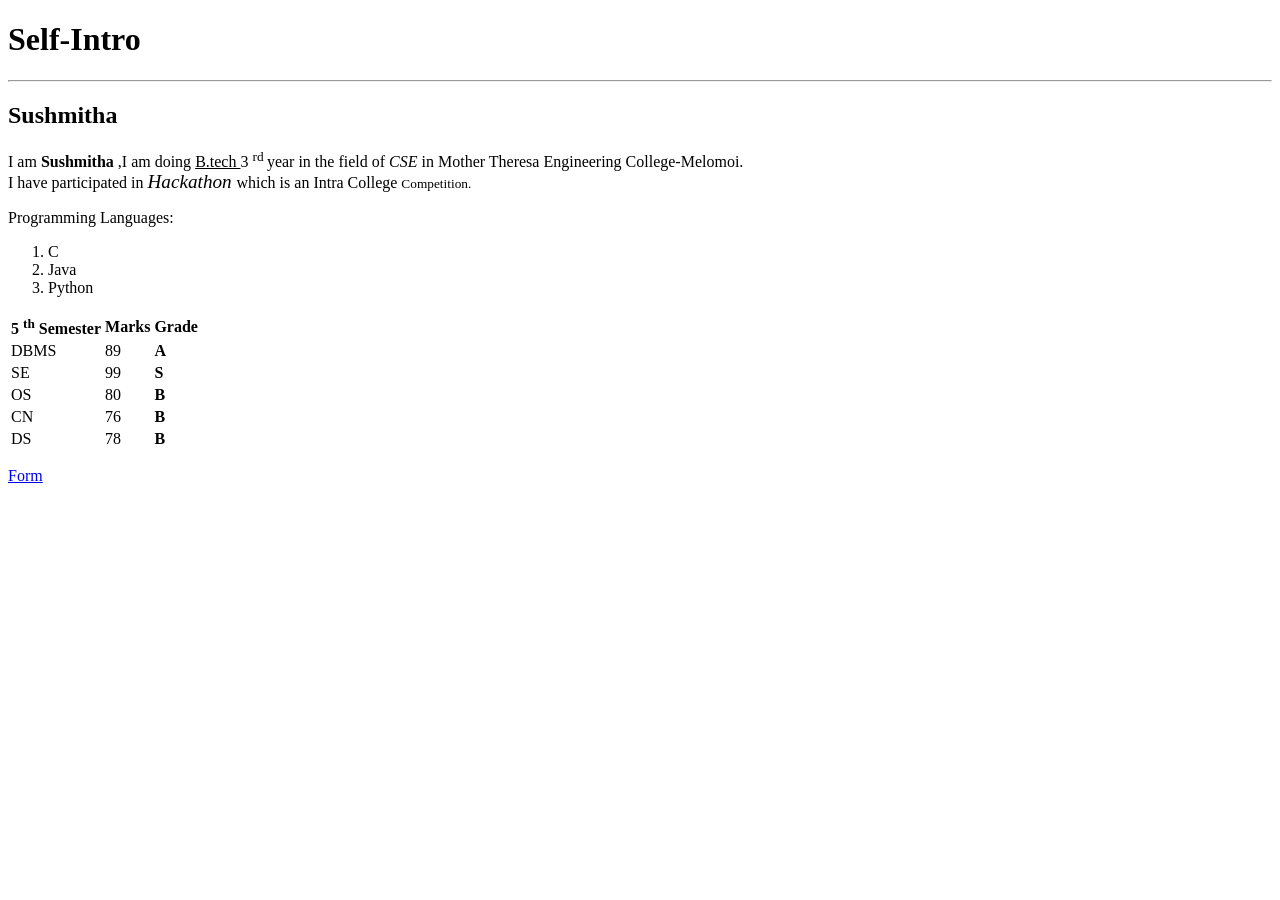
==== index.html @ 881d99e0 "HTML-CSS" ====
<!DOCTYPE html>
<html lang="en">
<head>
    <meta charset="UTF-8">
    <meta name="viewport" content="width=device-width, initial-scale=1.0">
    <title>Sushmitha</title>
</head>
<body>
    <h1>Self-Intro</h1>
    <hr>
    <h2>Sushmitha</h2>
    <p>I am <b> Sushmitha </b>,I am doing <u> B.tech </u> 3 <sup> rd </sup>year in the field of <i> CSE </i> in Mother Theresa Engineering College-Melomoi.
       <br> I have participated in <big> <i> Hackathon </i></big>which is an Intra College <small> Competition. </small> </p>
    <p>Programming Languages:
        <br>
        <ol>
        <li> C</li><li>Java</li><li>Python</li>
    </ol></p>
    <p>
        <table>
            <tr>
                <th>5 <sup>th</sup> Semester </th>
                <th>Marks</th>
                <th>Grade</th>
            </tr>
            <tr>
                <td>DBMS</td>
                <td>89</td>
                <td><b>A</b></td>
            </tr>
            <tr>
                <td>SE</td>
                <td>99</td>
                <td><b>S</b></td>
            </tr>
            <tr>
                <td>OS</td>
                <td>80</td>
                <td><b>B</b></td>
            </tr>
            <tr>
                <td>CN</td>
                <td>76</td>
                <td><b>B</b></td>
            </tr>
            <tr>
                <td>DS</td>
                <td>78</td>
                <td><b>B</b></td>
            </tr>
        </table>
    </p>
    <a href="/form.html" target="main">Form</a>
</body>
</html>
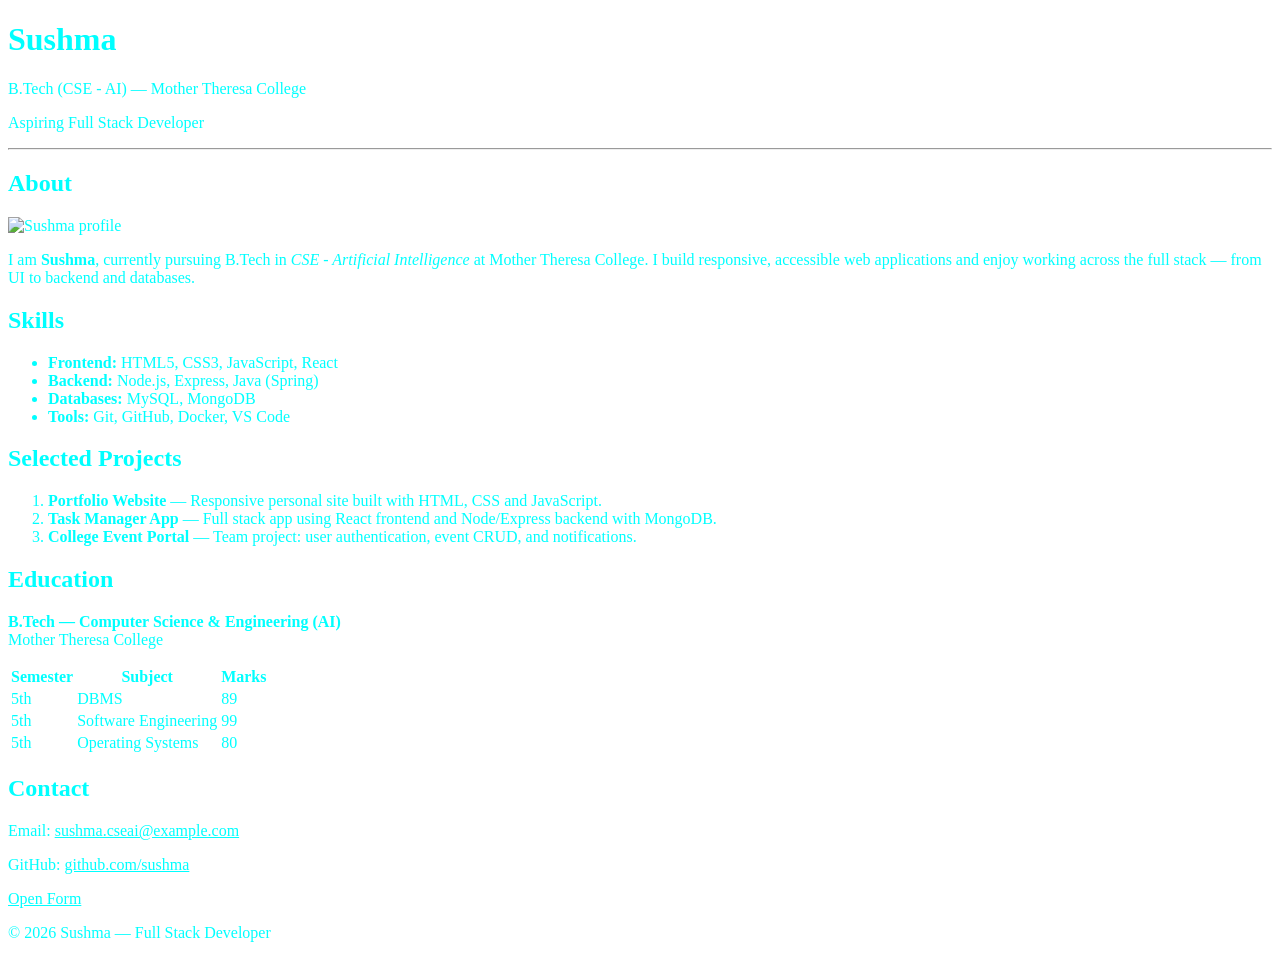
==== commit 82546830: "css layouts" ====
--- a/index.html
+++ b/index.html
@@ -3,53 +3,81 @@
 <head>
     <meta charset="UTF-8">
     <meta name="viewport" content="width=device-width, initial-scale=1.0">
-    <title>Sushmitha</title>
+    <title>Sushma — Full Stack Developer</title>
+    <link rel="stylesheet" href="style.css">
 </head>
 <body>
-    <h1>Self-Intro</h1>
-    <hr>
-    <h2>Sushmitha</h2>
-    <p>I am <b> Sushmitha </b>,I am doing <u> B.tech </u> 3 <sup> rd </sup>year in the field of <i> CSE </i> in Mother Theresa Engineering College-Melomoi.
-       <br> I have participated in <big> <i> Hackathon </i></big>which is an Intra College <small> Competition. </small> </p>
-    <p>Programming Languages:
-        <br>
-        <ol>
-        <li> C</li><li>Java</li><li>Python</li>
-    </ol></p>
-    <p>
-        <table>
-            <tr>
-                <th>5 <sup>th</sup> Semester </th>
-                <th>Marks</th>
-                <th>Grade</th>
-            </tr>
-            <tr>
-                <td>DBMS</td>
-                <td>89</td>
-                <td><b>A</b></td>
-            </tr>
-            <tr>
-                <td>SE</td>
-                <td>99</td>
-                <td><b>S</b></td>
-            </tr>
-            <tr>
-                <td>OS</td>
-                <td>80</td>
-                <td><b>B</b></td>
-            </tr>
-            <tr>
-                <td>CN</td>
-                <td>76</td>
-                <td><b>B</b></td>
-            </tr>
-            <tr>
-                <td>DS</td>
-                <td>78</td>
-                <td><b>B</b></td>
-            </tr>
-        </table>
-    </p>
-    <a href="/form.html" target="main">Form</a>
+    <header>
+        <h1>Sushma</h1>
+        <p class="subtitle">B.Tech (CSE - AI) — Mother Theresa College</p>
+        <p class="role">Aspiring Full Stack Developer</p>
+        <hr>
+    </header>
+
+    <main>
+        <section id="about">
+            <h2>About</h2>
+            <img src="files/profile.svg" alt="Sushma profile" class="profile">
+            <p>I am <strong>Sushma</strong>, currently pursuing B.Tech in <em>CSE - Artificial Intelligence</em> at Mother Theresa College. I build responsive, accessible web applications and enjoy working across the full stack — from UI to backend and databases.</p>
+        </section>
+
+        <section id="skills">
+            <h2>Skills</h2>
+            <ul>
+                <li><strong>Frontend:</strong> HTML5, CSS3, JavaScript, React</li>
+                <li><strong>Backend:</strong> Node.js, Express, Java (Spring)</li>
+                <li><strong>Databases:</strong> MySQL, MongoDB</li>
+                <li><strong>Tools:</strong> Git, GitHub, Docker, VS Code</li>
+            </ul>
+        </section>
+
+        <section id="projects">
+            <h2>Selected Projects</h2>
+            <ol>
+                <li><strong>Portfolio Website</strong> — Responsive personal site built with HTML, CSS and JavaScript.</li>
+                <li><strong>Task Manager App</strong> — Full stack app using React frontend and Node/Express backend with MongoDB.</li>
+                <li><strong>College Event Portal</strong> — Team project: user authentication, event CRUD, and notifications.</li>
+            </ol>
+        </section>
+
+        <section id="education">
+            <h2>Education</h2>
+            <p><strong>B.Tech — Computer Science & Engineering (AI)</strong><br>Mother Theresa College</p>
+            <table>
+                <tr>
+                    <th>Semester</th>
+                    <th>Subject</th>
+                    <th>Marks</th>
+                </tr>
+                <tr>
+                    <td>5th</td>
+                    <td>DBMS</td>
+                    <td>89</td>
+                </tr>
+                <tr>
+                    <td>5th</td>
+                    <td>Software Engineering</td>
+                    <td>99</td>
+                </tr>
+                <tr>
+                    <td>5th</td>
+                    <td>Operating Systems</td>
+                    <td>80</td>
+                </tr>
+            </table>
+        </section>
+
+        <section id="contact">
+            <h2>Contact</h2>
+            <p>Email: <a href="mailto:sushma.cseai@example.com">sushma.cseai@example.com</a></p>
+            <p>GitHub: <a href="https://github.com/" target="_blank" rel="noopener">github.com/sushma</a></p>
+        </section>
+
+        <p><a href="form.html" target="_self">Open Form</a></p>
+    </main>
+
+    <footer>
+        <p>&copy; 2026 Sushma — Full Stack Developer</p>
+    </footer>
 </body>
 </html>
--- a/style.css
+++ b/style.css
@@ -0,0 +1,3 @@
+*{
+    color: aqua;
+} 
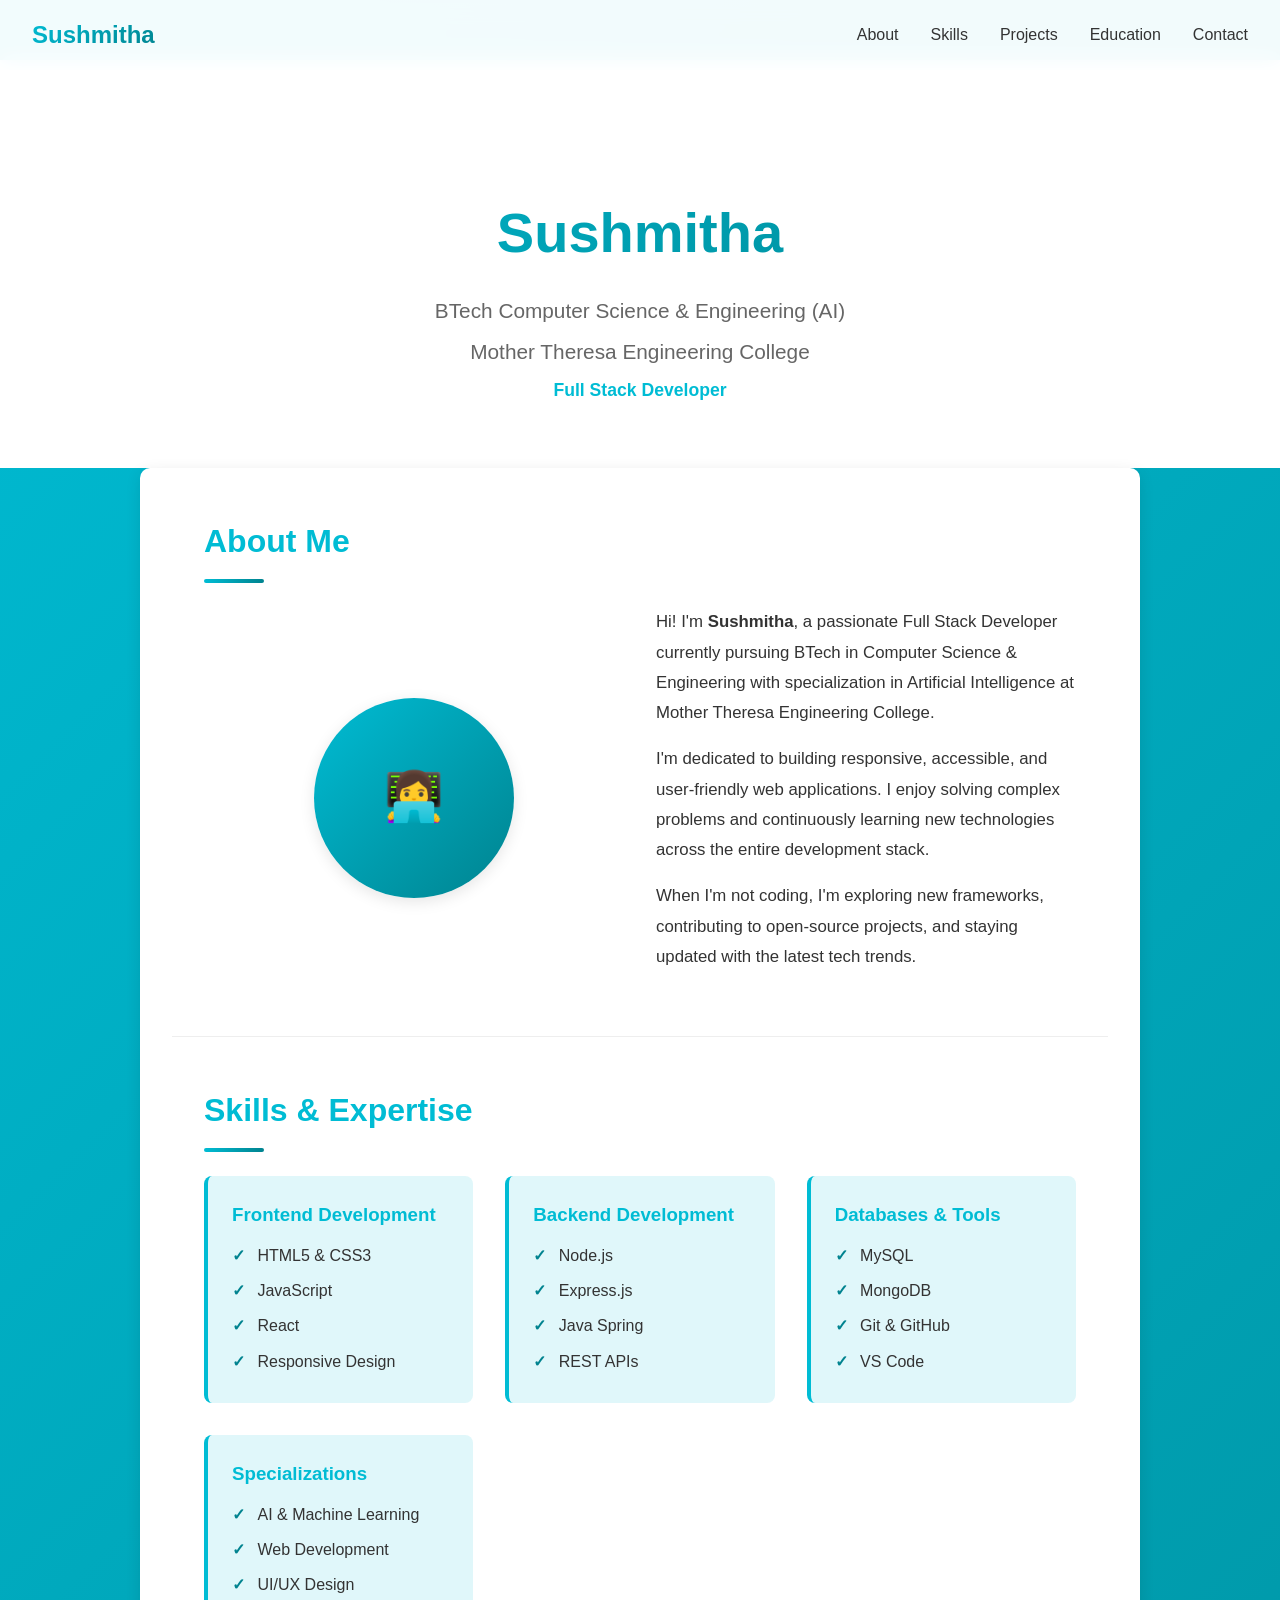
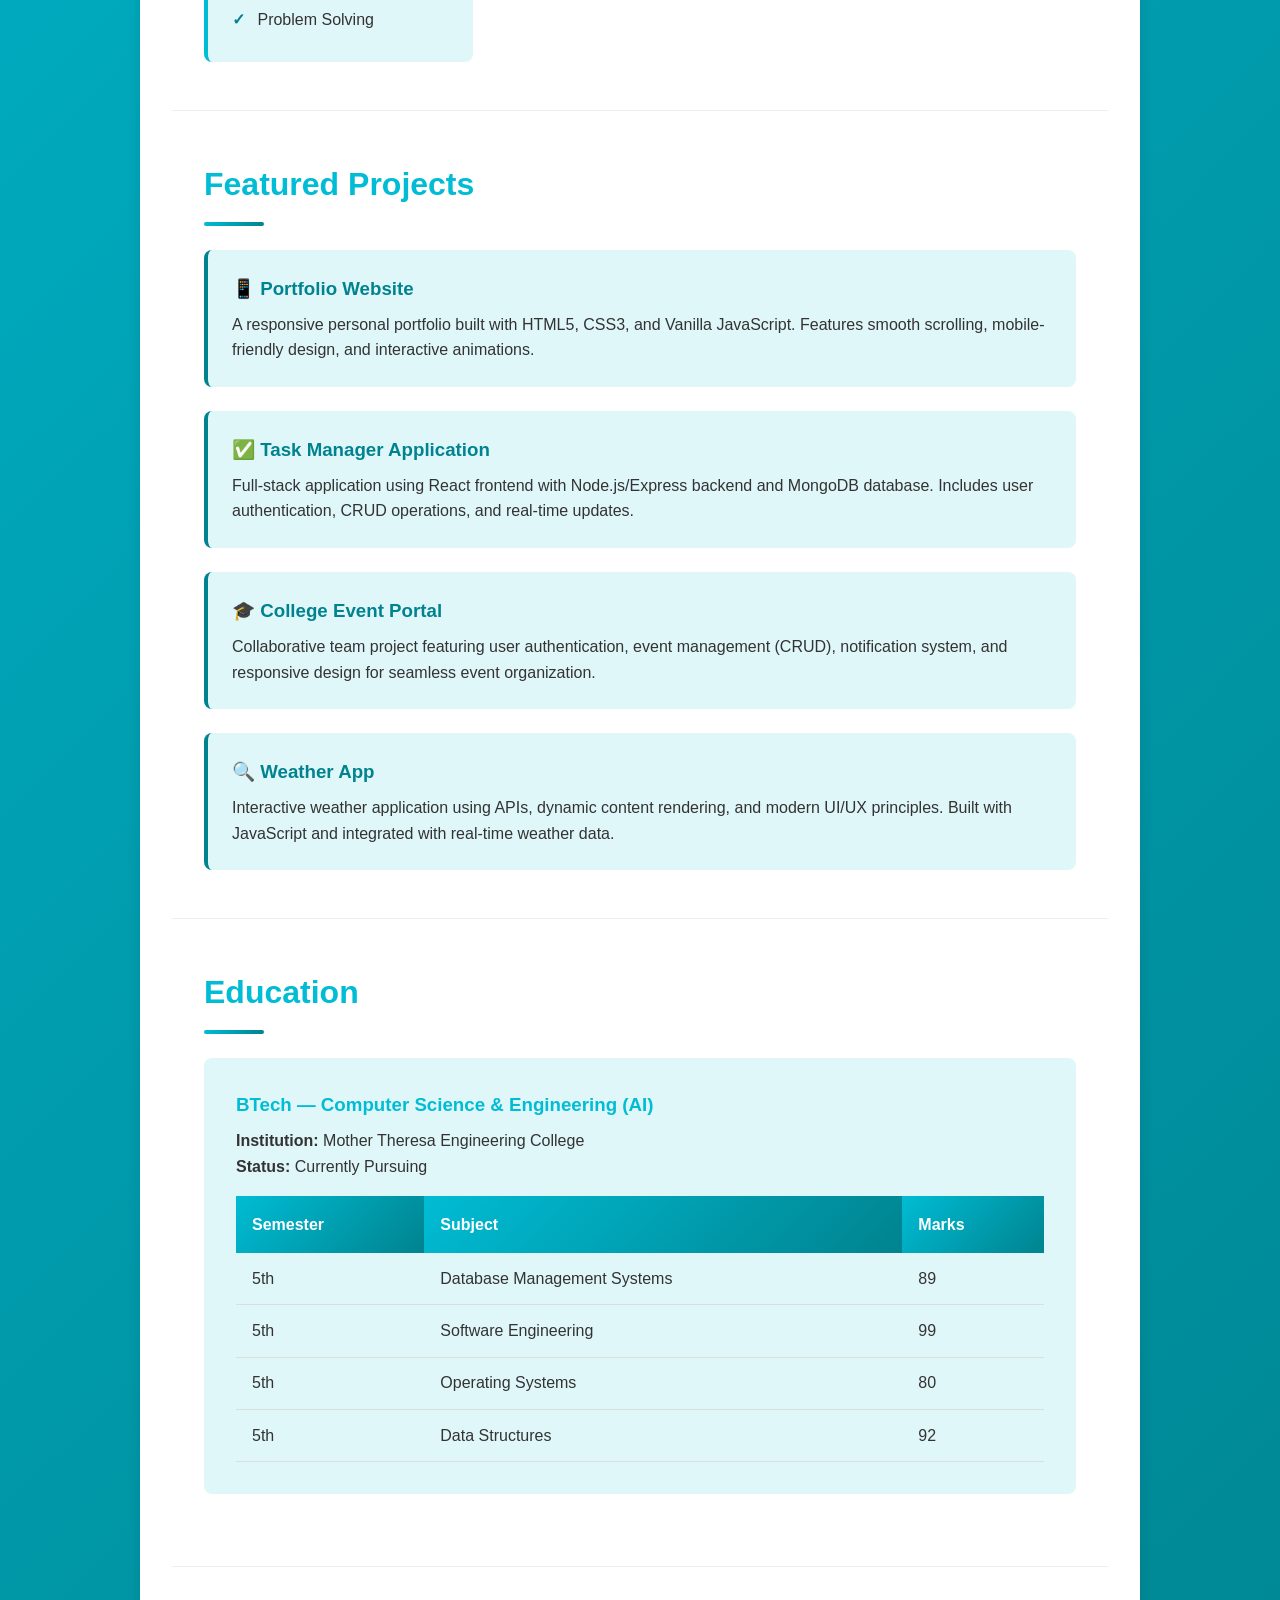
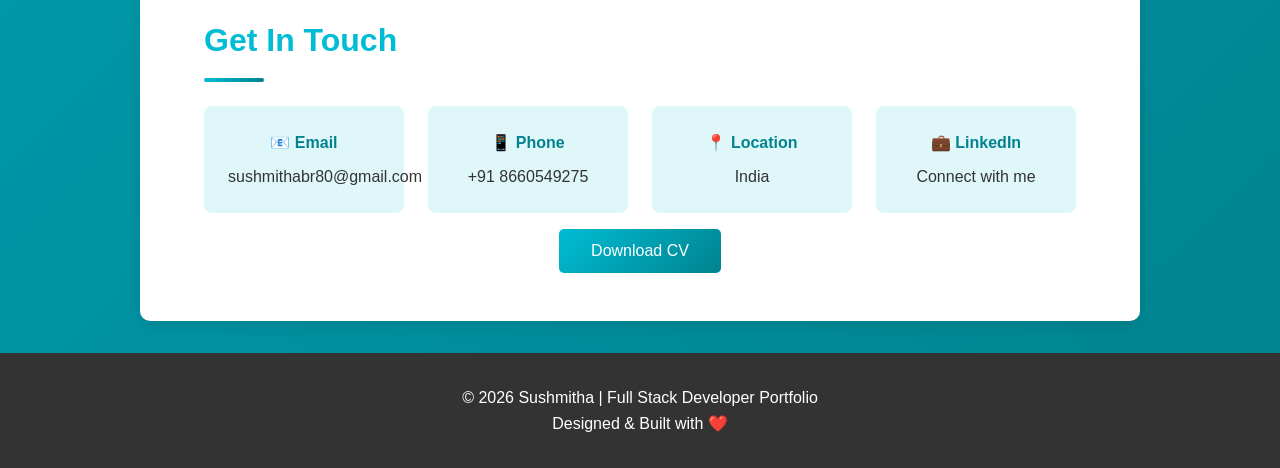
==== commit 3509aab3: "Website" ====
--- a/index.html
+++ b/index.html
@@ -3,81 +3,688 @@
 <head>
     <meta charset="UTF-8">
     <meta name="viewport" content="width=device-width, initial-scale=1.0">
-    <title>Sushma — Full Stack Developer</title>
-    <link rel="stylesheet" href="style.css">
+    <title>Sushmitha — Full Stack Developer Portfolio</title>
+    <style>
+        * {
+            margin: 0;
+            padding: 0;
+            box-sizing: border-box;
+        }
+
+        :root {
+            --primary-color: #00bcd4;
+            --secondary-color: #00838f;
+            --text-color: #333;
+            --light-bg: #e0f7fa;
+            --white: #ffffff;
+            --shadow: 0 4px 15px rgba(0, 0, 0, 0.1);
+            --transition: all 0.3s ease;
+        }
+
+        html {
+            scroll-behavior: smooth;
+        }
+
+        body {
+            font-family: 'Segoe UI', Tahoma, Geneva, Verdana, sans-serif;
+            line-height: 1.6;
+            color: var(--text-color);
+            background: linear-gradient(135deg, #00bcd4 0%, #00838f 100%);
+            min-height: 100vh;
+        }
+
+        /* Navigation */
+        nav {
+            position: fixed;
+            top: 0;
+            width: 100%;
+            background: rgba(255, 255, 255, 0.95);
+            backdrop-filter: blur(10px);
+            padding: 1rem 2rem;
+            box-shadow: var(--shadow);
+            z-index: 1000;
+            display: flex;
+            justify-content: space-between;
+            align-items: center;
+        }
+
+        .nav-brand {
+            font-size: 1.5rem;
+            font-weight: bold;
+            background: linear-gradient(135deg, var(--primary-color), var(--secondary-color));
+            -webkit-background-clip: text;
+            -webkit-text-fill-color: transparent;
+            background-clip: text;
+        }
+
+        .nav-links {
+            display: flex;
+            gap: 2rem;
+            list-style: none;
+        }
+
+        .nav-links a {
+            text-decoration: none;
+            color: var(--text-color);
+            font-weight: 500;
+            transition: var(--transition);
+            position: relative;
+        }
+
+        .nav-links a::after {
+            content: '';
+            position: absolute;
+            bottom: -5px;
+            left: 0;
+            width: 0;
+            height: 2px;
+            background: linear-gradient(135deg, var(--primary-color), var(--secondary-color));
+            transition: width 0.3s ease;
+        }
+
+        .nav-links a:hover::after {
+            width: 100%;
+        }
+
+        .mobile-toggle {
+            display: none;
+            flex-direction: column;
+            cursor: pointer;
+            gap: 5px;
+        }
+
+        .mobile-toggle span {
+            width: 25px;
+            height: 3px;
+            background: var(--text-color);
+            border-radius: 2px;
+            transition: var(--transition);
+        }
+
+        /* Header */
+        header {
+            background: var(--white);
+            padding: 8rem 2rem 4rem;
+            margin-top: 60px;
+            text-align: center;
+            animation: fadeInDown 0.8s ease;
+        }
+
+        header h1 {
+            font-size: 3.5rem;
+            background: linear-gradient(135deg, var(--primary-color), var(--secondary-color));
+            -webkit-background-clip: text;
+            -webkit-text-fill-color: transparent;
+            background-clip: text;
+            margin-bottom: 1rem;
+        }
+
+        .subtitle {
+            font-size: 1.3rem;
+            color: #666;
+            margin-bottom: 0.5rem;
+        }
+
+        .role {
+            font-size: 1.1rem;
+            color: var(--primary-color);
+            font-weight: 600;
+        }
+
+        /* Main Content */
+        main {
+            max-width: 1000px;
+            margin: 0 auto;
+            padding: 0 2rem;
+            background: var(--white);
+            margin-bottom: 2rem;
+            border-radius: 10px;
+            box-shadow: var(--shadow);
+        }
+
+        section {
+            padding: 3rem 2rem;
+            border-bottom: 1px solid #eee;
+            animation: fadeInUp 0.8s ease;
+        }
+
+        section:last-child {
+            border-bottom: none;
+        }
+
+        h2 {
+            font-size: 2rem;
+            color: var(--primary-color);
+            margin-bottom: 1.5rem;
+            position: relative;
+            padding-bottom: 1rem;
+        }
+
+        h2::after {
+            content: '';
+            position: absolute;
+            bottom: 0;
+            left: 0;
+            width: 60px;
+            height: 4px;
+            background: linear-gradient(90deg, var(--primary-color), var(--secondary-color));
+            border-radius: 2px;
+        }
+
+        /* About Section */
+        .about-content {
+            display: grid;
+            grid-template-columns: 1fr 1fr;
+            gap: 2rem;
+            align-items: center;
+        }
+
+        .profile-img {
+            width: 200px;
+            height: 200px;
+            border-radius: 50%;
+            background: linear-gradient(135deg, var(--primary-color), var(--secondary-color));
+            display: flex;
+            align-items: center;
+            justify-content: center;
+            color: white;
+            font-size: 3rem;
+            box-shadow: var(--shadow);
+            margin: 0 auto;
+        }
+
+        .about-text p {
+            margin-bottom: 1rem;
+            font-size: 1.05rem;
+            line-height: 1.8;
+        }
+
+        /* Skills Section */
+        .skills-grid {
+            display: grid;
+            grid-template-columns: repeat(auto-fit, minmax(250px, 1fr));
+            gap: 2rem;
+        }
+
+        .skill-card {
+            background: var(--light-bg);
+            padding: 1.5rem;
+            border-radius: 8px;
+            border-left: 4px solid var(--primary-color);
+            transition: var(--transition);
+        }
+
+        .skill-card:hover {
+            transform: translateY(-5px);
+            box-shadow: var(--shadow);
+        }
+
+        .skill-card h3 {
+            color: var(--primary-color);
+            margin-bottom: 0.5rem;
+        }
+
+        .skill-card ul {
+            list-style: none;
+        }
+
+        .skill-card li {
+            padding: 0.3rem 0;
+        }
+
+        .skill-card li::before {
+            content: '✓ ';
+            color: var(--secondary-color);
+            font-weight: bold;
+            margin-right: 0.5rem;
+        }
+
+        /* Projects Section */
+        .projects-list {
+            display: grid;
+            gap: 1.5rem;
+        }
+
+        .project-item {
+            background: var(--light-bg);
+            padding: 1.5rem;
+            border-radius: 8px;
+            border-left: 4px solid var(--secondary-color);
+            transition: var(--transition);
+        }
+
+        .project-item:hover {
+            transform: translateX(10px);
+            box-shadow: var(--shadow);
+        }
+
+        .project-item h3 {
+            color: var(--secondary-color);
+            margin-bottom: 0.5rem;
+        }
+
+        /* Education Section */
+        .education-details {
+            background: var(--light-bg);
+            padding: 2rem;
+            border-radius: 8px;
+            margin-bottom: 1.5rem;
+        }
+
+        .education-details h3 {
+            color: var(--primary-color);
+            margin-bottom: 0.5rem;
+        }
+
+        table {
+            width: 100%;
+            border-collapse: collapse;
+            margin-top: 1rem;
+        }
+
+        table th {
+            background: linear-gradient(135deg, var(--primary-color), var(--secondary-color));
+            color: white;
+            padding: 1rem;
+            text-align: left;
+            font-weight: 600;
+        }
+
+        table td {
+            padding: 0.8rem 1rem;
+            border-bottom: 1px solid #ddd;
+        }
+
+        table tr:hover {
+            background: #f5f5f5;
+        }
+
+        /* Contact Section */
+        .contact-grid {
+            display: grid;
+            grid-template-columns: repeat(auto-fit, minmax(200px, 1fr));
+            gap: 1.5rem;
+        }
+
+        .contact-item {
+            background: var(--light-bg);
+            padding: 1.5rem;
+            border-radius: 8px;
+            text-align: center;
+        }
+
+        .contact-item i {
+            font-size: 2rem;
+            color: var(--primary-color);
+            margin-bottom: 0.5rem;
+        }
+
+        .contact-item a, .contact-item p {
+            color: var(--text-color);
+            text-decoration: none;
+            transition: var(--transition);
+        }
+
+        .contact-item a:hover {
+            color: var(--primary-color);
+            text-decoration: underline;
+        }
+
+        .contact-item .label {
+            display: block;
+            font-weight: 600;
+            margin-bottom: 0.5rem;
+            color: var(--secondary-color);
+        }
+
+        /* Footer */
+        footer {
+            background: var(--text-color);
+            color: var(--white);
+            text-align: center;
+            padding: 2rem;
+            margin-top: 2rem;
+        }
+
+        /* Animations */
+        @keyframes fadeInDown {
+            from {
+                opacity: 0;
+                transform: translateY(-30px);
+            }
+            to {
+                opacity: 1;
+                transform: translateY(0);
+            }
+        }
+
+        @keyframes fadeInUp {
+            from {
+                opacity: 0;
+                transform: translateY(30px);
+            }
+            to {
+                opacity: 1;
+                transform: translateY(0);
+            }
+        }
+
+        .button {
+            display: inline-block;
+            background: linear-gradient(135deg, var(--primary-color), var(--secondary-color));
+            color: white;
+            padding: 0.8rem 2rem;
+            border-radius: 5px;
+            text-decoration: none;
+            margin-top: 1rem;
+            transition: var(--transition);
+            border: none;
+            cursor: pointer;
+            font-size: 1rem;
+        }
+
+        .button:hover {
+            transform: scale(1.05);
+            box-shadow: 0 8px 20px rgba(102, 126, 234, 0.4);
+        }
+
+        /* Responsive */
+        @media (max-width: 768px) {
+            .mobile-toggle {
+                display: flex;
+            }
+
+            .nav-links {
+                display: none;
+                position: fixed;
+                top: 60px;
+                left: 0;
+                width: 100%;
+                flex-direction: column;
+                background: var(--white);
+                gap: 0;
+                box-shadow: var(--shadow);
+            }
+
+            .nav-links.active {
+                display: flex;
+            }
+
+            .nav-links li {
+                padding: 1rem 2rem;
+                border-bottom: 1px solid #eee;
+            }
+
+            header h1 {
+                font-size: 2rem;
+            }
+
+            .about-content {
+                grid-template-columns: 1fr;
+            }
+
+            main {
+                margin: 0 1rem;
+            }
+
+            section {
+                padding: 2rem 1rem;
+            }
+
+            h2 {
+                font-size: 1.5rem;
+            }
+        }
+    </style>
 </head>
 <body>
+    <!-- Navigation -->
+    <nav>
+        <div class="nav-brand">Sushmitha</div>
+        <ul class="nav-links">
+            <li><a href="#about">About</a></li>
+            <li><a href="#skills">Skills</a></li>
+            <li><a href="#projects">Projects</a></li>
+            <li><a href="#education">Education</a></li>
+            <li><a href="#contact">Contact</a></li>
+        </ul>
+        <div class="mobile-toggle" id="mobileToggle">
+            <span></span>
+            <span></span>
+            <span></span>
+        </div>
+    </nav>
+
+    <!-- Header -->
     <header>
-        <h1>Sushma</h1>
-        <p class="subtitle">B.Tech (CSE - AI) — Mother Theresa College</p>
-        <p class="role">Aspiring Full Stack Developer</p>
-        <hr>
+        <h1>Sushmitha</h1>
+        <p class="subtitle">BTech Computer Science & Engineering (AI)</p>
+        <p class="subtitle">Mother Theresa Engineering College</p>
+        <p class="role">Full Stack Developer</p>
     </header>
 
+    <!-- Main Content -->
     <main>
+        <!-- About Section -->
         <section id="about">
-            <h2>About</h2>
-            <img src="files/profile.svg" alt="Sushma profile" class="profile">
-            <p>I am <strong>Sushma</strong>, currently pursuing B.Tech in <em>CSE - Artificial Intelligence</em> at Mother Theresa College. I build responsive, accessible web applications and enjoy working across the full stack — from UI to backend and databases.</p>
+            <h2>About Me</h2>
+            <div class="about-content">
+                <div class="profile-img">👩‍💻</div>
+                <div class="about-text">
+                    <p>Hi! I'm <strong>Sushmitha</strong>, a passionate Full Stack Developer currently pursuing BTech in Computer Science & Engineering with specialization in Artificial Intelligence at Mother Theresa Engineering College.</p>
+                    <p>I'm dedicated to building responsive, accessible, and user-friendly web applications. I enjoy solving complex problems and continuously learning new technologies across the entire development stack.</p>
+                    <p>When I'm not coding, I'm exploring new frameworks, contributing to open-source projects, and staying updated with the latest tech trends.</p>
+                </div>
+            </div>
         </section>
 
+        <!-- Skills Section -->
         <section id="skills">
-            <h2>Skills</h2>
-            <ul>
-                <li><strong>Frontend:</strong> HTML5, CSS3, JavaScript, React</li>
-                <li><strong>Backend:</strong> Node.js, Express, Java (Spring)</li>
-                <li><strong>Databases:</strong> MySQL, MongoDB</li>
-                <li><strong>Tools:</strong> Git, GitHub, Docker, VS Code</li>
-            </ul>
+            <h2>Skills & Expertise</h2>
+            <div class="skills-grid">
+                <div class="skill-card">
+                    <h3>Frontend Development</h3>
+                    <ul>
+                        <li>HTML5 & CSS3</li>
+                        <li>JavaScript</li>
+                        <li>React</li>
+                        <li>Responsive Design</li>
+                    </ul>
+                </div>
+                <div class="skill-card">
+                    <h3>Backend Development</h3>
+                    <ul>
+                        <li>Node.js</li>
+                        <li>Express.js</li>
+                        <li>Java Spring</li>
+                        <li>REST APIs</li>
+                    </ul>
+                </div>
+                <div class="skill-card">
+                    <h3>Databases & Tools</h3>
+                    <ul>
+                        <li>MySQL</li>
+                        <li>MongoDB</li>
+                        <li>Git & GitHub</li>
+                        <li>VS Code</li>
+                    </ul>
+                </div>
+                <div class="skill-card">
+                    <h3>Specializations</h3>
+                    <ul>
+                        <li>AI & Machine Learning</li>
+                        <li>Web Development</li>
+                        <li>UI/UX Design</li>
+                        <li>Problem Solving</li>
+                    </ul>
+                </div>
+            </div>
         </section>
 
+        <!-- Projects Section -->
         <section id="projects">
-            <h2>Selected Projects</h2>
-            <ol>
-                <li><strong>Portfolio Website</strong> — Responsive personal site built with HTML, CSS and JavaScript.</li>
-                <li><strong>Task Manager App</strong> — Full stack app using React frontend and Node/Express backend with MongoDB.</li>
-                <li><strong>College Event Portal</strong> — Team project: user authentication, event CRUD, and notifications.</li>
-            </ol>
+            <h2>Featured Projects</h2>
+            <div class="projects-list">
+                <div class="project-item">
+                    <h3>📱 Portfolio Website</h3>
+                    <p>A responsive personal portfolio built with HTML5, CSS3, and Vanilla JavaScript. Features smooth scrolling, mobile-friendly design, and interactive animations.</p>
+                </div>
+                <div class="project-item">
+                    <h3>✅ Task Manager Application</h3>
+                    <p>Full-stack application using React frontend with Node.js/Express backend and MongoDB database. Includes user authentication, CRUD operations, and real-time updates.</p>
+                </div>
+                <div class="project-item">
+                    <h3>🎓 College Event Portal</h3>
+                    <p>Collaborative team project featuring user authentication, event management (CRUD), notification system, and responsive design for seamless event organization.</p>
+                </div>
+                <div class="project-item">
+                    <h3>🔍 Weather App</h3>
+                    <p>Interactive weather application using APIs, dynamic content rendering, and modern UI/UX principles. Built with JavaScript and integrated with real-time weather data.</p>
+                </div>
+            </div>
         </section>
 
+        <!-- Education Section -->
         <section id="education">
             <h2>Education</h2>
-            <p><strong>B.Tech — Computer Science & Engineering (AI)</strong><br>Mother Theresa College</p>
-            <table>
-                <tr>
-                    <th>Semester</th>
-                    <th>Subject</th>
-                    <th>Marks</th>
-                </tr>
-                <tr>
-                    <td>5th</td>
-                    <td>DBMS</td>
-                    <td>89</td>
-                </tr>
-                <tr>
-                    <td>5th</td>
-                    <td>Software Engineering</td>
-                    <td>99</td>
-                </tr>
-                <tr>
-                    <td>5th</td>
-                    <td>Operating Systems</td>
-                    <td>80</td>
-                </tr>
-            </table>
+            <div class="education-details">
+                <h3>BTech — Computer Science & Engineering (AI)</h3>
+                <p><strong>Institution:</strong> Mother Theresa Engineering College</p>
+                <p><strong>Status:</strong> Currently Pursuing</p>
+                <table>
+                    <thead>
+                        <tr>
+                            <th>Semester</th>
+                            <th>Subject</th>
+                            <th>Marks</th>
+                        </tr>
+                    </thead>
+                    <tbody>
+                        <tr>
+                            <td>5th</td>
+                            <td>Database Management Systems</td>
+                            <td>89</td>
+                        </tr>
+                        <tr>
+                            <td>5th</td>
+                            <td>Software Engineering</td>
+                            <td>99</td>
+                        </tr>
+                        <tr>
+                            <td>5th</td>
+                            <td>Operating Systems</td>
+                            <td>80</td>
+                        </tr>
+                        <tr>
+                            <td>5th</td>
+                            <td>Data Structures</td>
+                            <td>92</td>
+                        </tr>
+                    </tbody>
+                </table>
+            </div>
         </section>
 
+        <!-- Contact Section -->
         <section id="contact">
-            <h2>Contact</h2>
-            <p>Email: <a href="mailto:sushma.cseai@example.com">sushma.cseai@example.com</a></p>
-            <p>GitHub: <a href="https://github.com/" target="_blank" rel="noopener">github.com/sushma</a></p>
+            <h2>Get In Touch</h2>
+            <div class="contact-grid">
+                <div class="contact-item">
+                    <span class="label">📧 Email</span>
+                    <a href="mailto:sushmithabr80@gmail.com">sushmithabr80@gmail.com</a>
+                </div>
+                <div class="contact-item">
+                    <span class="label">📱 Phone</span>
+                    <a href="tel:+918660549275">+91 8660549275</a>
+                </div>
+                <div class="contact-item">
+                    <span class="label">📍 Location</span>
+                    <p>India</p>
+                </div>
+                <div class="contact-item">
+                    <span class="label">💼 LinkedIn</span>
+                    <a href="https://linkedin.com" target="_blank" rel="noopener">Connect with me</a>
+                </div>
+            </div>
+            <center>
+                <button class="button" onclick="downloadCV()">Download CV</button>
+            </center>
         </section>
-
-        <p><a href="form.html" target="_self">Open Form</a></p>
     </main>
 
+    <!-- Footer -->
     <footer>
-        <p>&copy; 2026 Sushma — Full Stack Developer</p>
+        <p>&copy; 2026 Sushmitha | Full Stack Developer Portfolio</p>
+        <p>Designed & Built with ❤️</p>
     </footer>
+
+    <script>
+        // Mobile Menu Toggle
+        const mobileToggle = document.getElementById('mobileToggle');
+        const navLinks = document.querySelector('.nav-links');
+
+        mobileToggle.addEventListener('click', () => {
+            navLinks.classList.toggle('active');
+        });
+
+        // Close menu when link is clicked
+        document.querySelectorAll('.nav-links a').forEach(link => {
+            link.addEventListener('click', () => {
+                navLinks.classList.remove('active');
+            });
+        });
+
+        // Smooth scroll offset for fixed navbar
+        document.querySelectorAll('a[href^="#"]').forEach(anchor => {
+            anchor.addEventListener('click', function (e) {
+                e.preventDefault();
+                const target = document.querySelector(this.getAttribute('href'));
+                if (target) {
+                    const offsetTop = target.offsetTop - 80;
+                    window.scrollTo({
+                        top: offsetTop,
+                        behavior: 'smooth'
+                    });
+                }
+            });
+        });
+
+        // Download CV function
+        function downloadCV() {
+            alert('CV download feature coming soon!\nEmail: sushmithabr80@gmail.com\nPhone: +91 8660549275');
+        }
+
+        // Intersection Observer for fade-in animations
+        const observerOptions = {
+            threshold: 0.1,
+            rootMargin: '0px 0px -100px 0px'
+        };
+
+        const observer = new IntersectionObserver((entries) => {
+            entries.forEach(entry => {
+                if (entry.isIntersecting) {
+                    entry.target.style.opacity = '1';
+                    entry.target.style.transform = 'translateY(0)';
+                }
+            });
+        }, observerOptions);
+
+        document.querySelectorAll('section').forEach(section => {
+            section.style.opacity = '0';
+            section.style.transform = 'translateY(20px)';
+            section.style.transition = 'all 0.6s ease';
+            observer.observe(section);
+        });
+
+        // Add scroll effect to navbar
+        window.addEventListener('scroll', () => {
+            const nav = document.querySelector('nav');
+            if (window.scrollY > 50) {
+                nav.style.boxShadow = '0 8px 20px rgba(0, 0, 0, 0.15)';
+            } else {
+                nav.style.boxShadow = 'none';
+            }
+        });
+    </script>
 </body>
 </html>
